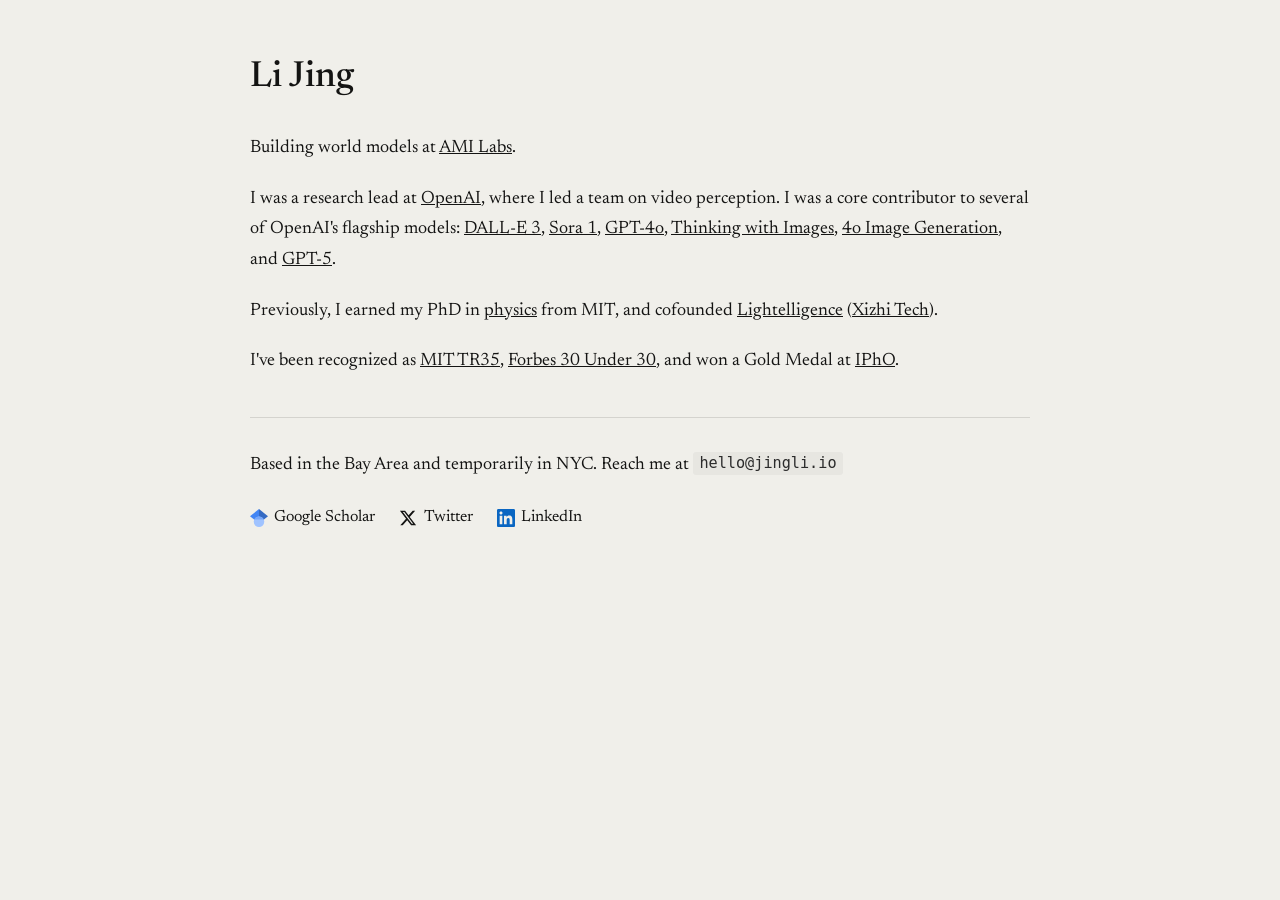
==== index.html @ cb10459a "Merge MIT/cofounder line, prefix TR35 with MIT Co-Authored-By: Claude Opus 4.7 (1M context) <noreply" ====
<!DOCTYPE html>
<html lang="en">
<head>
  <title>Li Jing</title>
  <link rel="icon" type="image/x-icon" href="/favicon.ico">
  <link rel="preconnect" href="https://fonts.googleapis.com">
  <link rel="preconnect" href="https://fonts.gstatic.com" crossorigin>
  <link rel="stylesheet" href="https://fonts.googleapis.com/css2?family=Newsreader:wght@400;500;700&display=swap">
  <meta name="viewport" content="width=device-width, initial-scale=1.0">
  <style>
    :root {
      --bg-color: #f0efea;
      --text-color: #141413;
      --link-color: #141413;
      --border-color: #d4d3ce;
    }

    * {
      margin: 0;
      padding: 0;
      box-sizing: border-box;
    }

    body {
      background-color: var(--bg-color);
      color: var(--text-color);
      font-family: 'Newsreader', serif;
      line-height: 1.7;
      min-height: 100vh;
      display: flex;
      justify-content: center;
      padding: 3rem 2rem;
      -webkit-text-size-adjust: 100%;
    }

    .container {
      max-width: 780px;
      width: 100%;
    }

    h1 {
      font-size: 2.25rem;
      font-weight: 500;
      margin-bottom: 1.5rem;
      color: var(--text-color);
    }

    p {
      font-size: 1.125rem;
      margin-bottom: 1.25rem;
      color: var(--text-color);
    }

    a {
      color: var(--link-color);
      text-decoration: underline;
      transition: opacity 0.2s ease;
    }

    a:hover {
      opacity: 0.7;
    }

    .work a {
      font-style: italic;
    }

    .footer {
      margin-top: 2.5rem;
      padding-top: 2rem;
      border-top: 1px solid var(--border-color);
    }

    .contact {
      margin-bottom: 1.25rem;
    }

    .email {
      font-family: monospace;
      font-size: 0.95rem;
      color: #2b2b2b;
      cursor: pointer;
      background: rgba(0,0,0,0.04);
      padding: 0.15rem 0.4rem;
      border-radius: 3px;
      transition: background 0.2s ease;
      position: relative;
    }

    .email:hover {
      background: rgba(0,0,0,0.08);
    }

    .email.copied::after {
      content: 'Copied!';
      position: absolute;
      left: 50%;
      transform: translateX(-50%);
      bottom: -1.5rem;
      font-size: 0.75rem;
      color: #555;
      font-family: 'Newsreader', serif;
      white-space: nowrap;
    }

    .links {
      display: flex;
      flex-wrap: wrap;
      gap: 0.75rem 1.5rem;
      align-items: center;
    }

    .links a {
      display: inline-flex;
      align-items: center;
      gap: 0.4rem;
      font-size: 1rem;
      text-decoration: none;
      transition: opacity 0.2s ease;
      padding: 0.25rem 0;
    }

    .links a:hover {
      opacity: 0.7;
    }

    .links a svg {
      width: 18px;
      height: 18px;
      flex-shrink: 0;
    }

    @media (max-width: 600px) {
      body {
        padding: 2rem 1.25rem;
      }

      h1 {
        font-size: 1.875rem;
      }

      p {
        font-size: 1.05rem;
      }

      .footer {
        margin-top: 2rem;
        padding-top: 1.5rem;
      }

      .links {
        gap: 0.6rem 1.25rem;
      }

      .links a {
        font-size: 0.95rem;
        padding: 0.35rem 0;
      }

      .links a svg {
        width: 17px;
        height: 17px;
      }
    }
  </style>
</head>
<body>
  <div class="container">
    <h1>Li Jing</h1>

    <p>Building world models at <a href="https://amilabs.xyz/">AMI Labs</a>.</p>

    <p>I was a research lead at <a href="https://openai.com">OpenAI</a>, where I led a team on video perception. I was a core contributor to several of OpenAI's flagship models:
      <a href="https://openai.com/dall-e-3">DALL-E 3</a>,
      <a href="https://openai.com/index/video-generation-models-as-world-simulators/">Sora 1</a>,
      <a href="https://openai.com/index/hello-gpt-4o/">GPT-4o</a>,
      <a href="https://openai.com/index/thinking-with-images/">Thinking with Images</a>,
      <a href="https://openai.com/index/introducing-4o-image-generation/">4o Image Generation</a>, and
      <a href="https://openai.com/index/introducing-gpt-5/">GPT-5</a>.
    </p>

    <p>Previously, I earned my PhD in <a href="https://marin-rle.mit.edu/">physics</a> from MIT, and cofounded <a href="https://en.wikipedia.org/wiki/Lightelligence">Lightelligence</a> (<a href="https://www.xztech.ai/">Xizhi Tech</a>).</p>

    <p>I've been recognized as <a href="https://www.innovatorsunder35.com/the-list/li-jing/">MIT TR35</a>, <a href="https://www.forbeschina.com/lists/1725">Forbes 30 Under 30</a>, and won a Gold Medal at <a href="https://ipho-unofficial.org/timeline/2010/individual">IPhO</a>.</p>

    <div class="footer">
      <p class="contact">Based in the Bay Area and temporarily in NYC. Reach me at <span class="email" onclick="copyEmail(this)" title="Click to copy">hello@jingli.io</span></p>

      <div class="links">
        <a href="https://scholar.google.com/citations?hl=en&user=VhxDLwcAAAAJ">
          <svg viewBox="0 0 512 512">
            <path fill="#4285F4" d="M256 411.12L0 202.667 256 0z"/>
            <path fill="#356AC3" d="M256 411.12l256-208.453L256 0z"/>
            <circle fill="#A0C3FF" cx="256" cy="362.667" r="149.333"/>
            <path fill="#76A7FA" d="M121.037 298.667c23.968-50.453 75.392-85.334 134.963-85.334s110.995 34.881 134.963 85.334H121.037z"/>
          </svg>
          Google Scholar
        </a>
        <a href="https://x.com/jingli9111">
          <svg viewBox="0 0 24 24" fill="currentColor">
            <path d="M18.244 2.25h3.308l-7.227 8.26 8.502 11.24H16.17l-5.214-6.817L4.99 21.75H1.68l7.73-8.835L1.254 2.25H8.08l4.713 6.231zm-1.161 17.52h1.833L7.084 4.126H5.117z"/>
          </svg>
          Twitter
        </a>
        <a href="https://www.linkedin.com/in/li-jing-568b3765/">
          <svg viewBox="0 0 24 24" fill="#0A66C2">
            <path d="M20.447 20.452h-3.554v-5.569c0-1.328-.027-3.037-1.852-3.037-1.853 0-2.136 1.445-2.136 2.939v5.667H9.351V9h3.414v1.561h.046c.477-.9 1.637-1.85 3.37-1.85 3.601 0 4.267 2.37 4.267 5.455v6.286zM5.337 7.433c-1.144 0-2.063-.926-2.063-2.065 0-1.138.92-2.063 2.063-2.063 1.14 0 2.064.925 2.064 2.063 0 1.139-.925 2.065-2.064 2.065zm1.782 13.019H3.555V9h3.564v11.452zM22.225 0H1.771C.792 0 0 .774 0 1.729v20.542C0 23.227.792 24 1.771 24h20.451C23.2 24 24 23.227 24 22.271V1.729C24 .774 23.2 0 22.222 0h.003z"/>
          </svg>
          LinkedIn
        </a>
      </div>
    </div>
  </div>

  <script>
    function copyEmail(el) {
      const email = 'hello@jingli.io';
      navigator.clipboard.writeText(email).then(function() {
        el.classList.add('copied');
        setTimeout(function() {
          el.classList.remove('copied');
        }, 1500);
      });
    }
  </script>
</body>
</html>
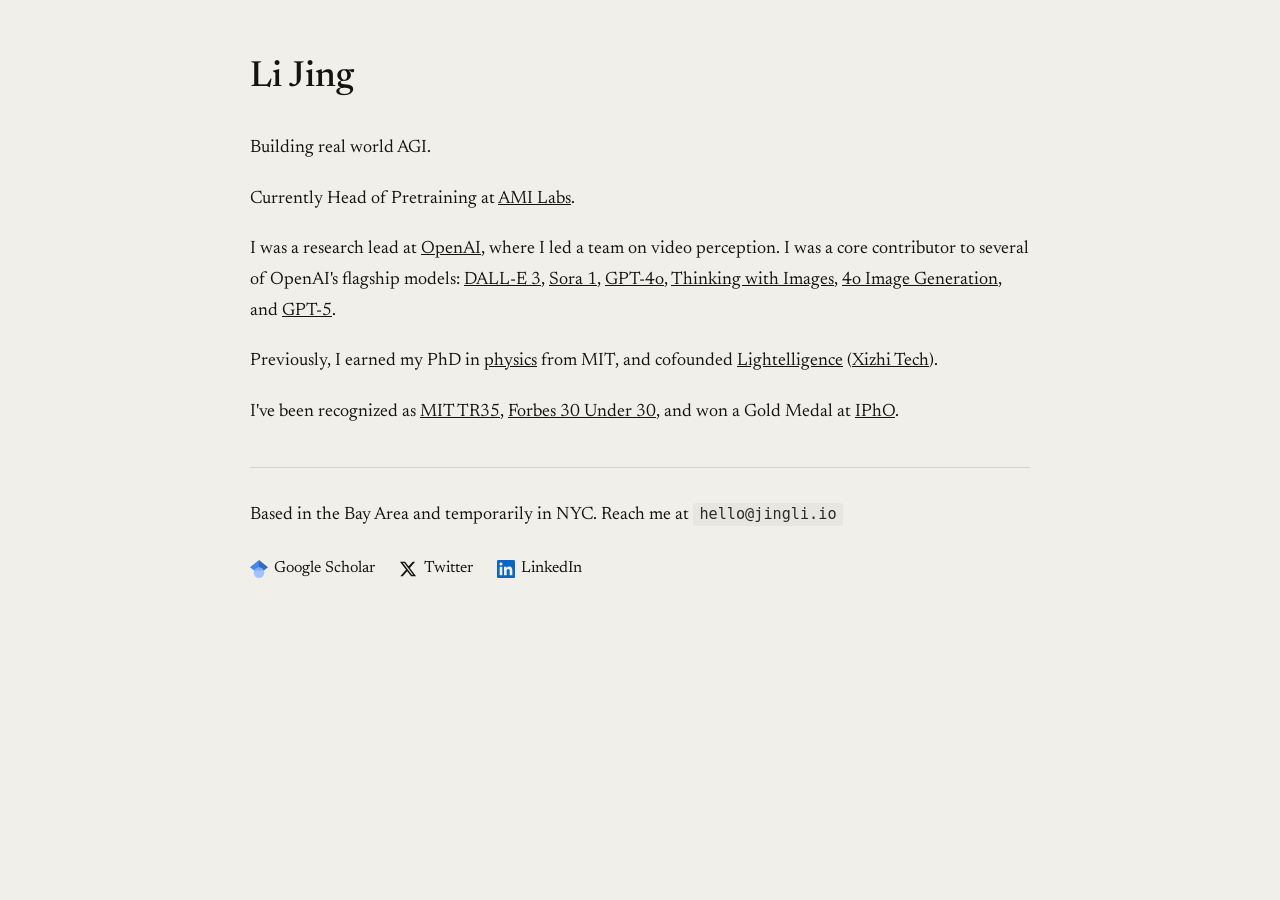
==== commit 5f231405: "Lead with mission, separate AMI role as 'currently' Co-Authored-By: Claude Opus 4.7 (1M context) <no" ====
--- a/index.html
+++ b/index.html
@@ -168,7 +168,9 @@
   <div class="container">
     <h1>Li Jing</h1>
 
-    <p>Building world models at <a href="https://amilabs.xyz/">AMI Labs</a>.</p>
+    <p>Building real world AGI.</p>
+
+    <p>Currently Head of Pretraining at <a href="https://amilabs.xyz/">AMI Labs</a>.</p>
 
     <p>I was a research lead at <a href="https://openai.com">OpenAI</a>, where I led a team on video perception. I was a core contributor to several of OpenAI's flagship models:
       <a href="https://openai.com/dall-e-3">DALL-E 3</a>,
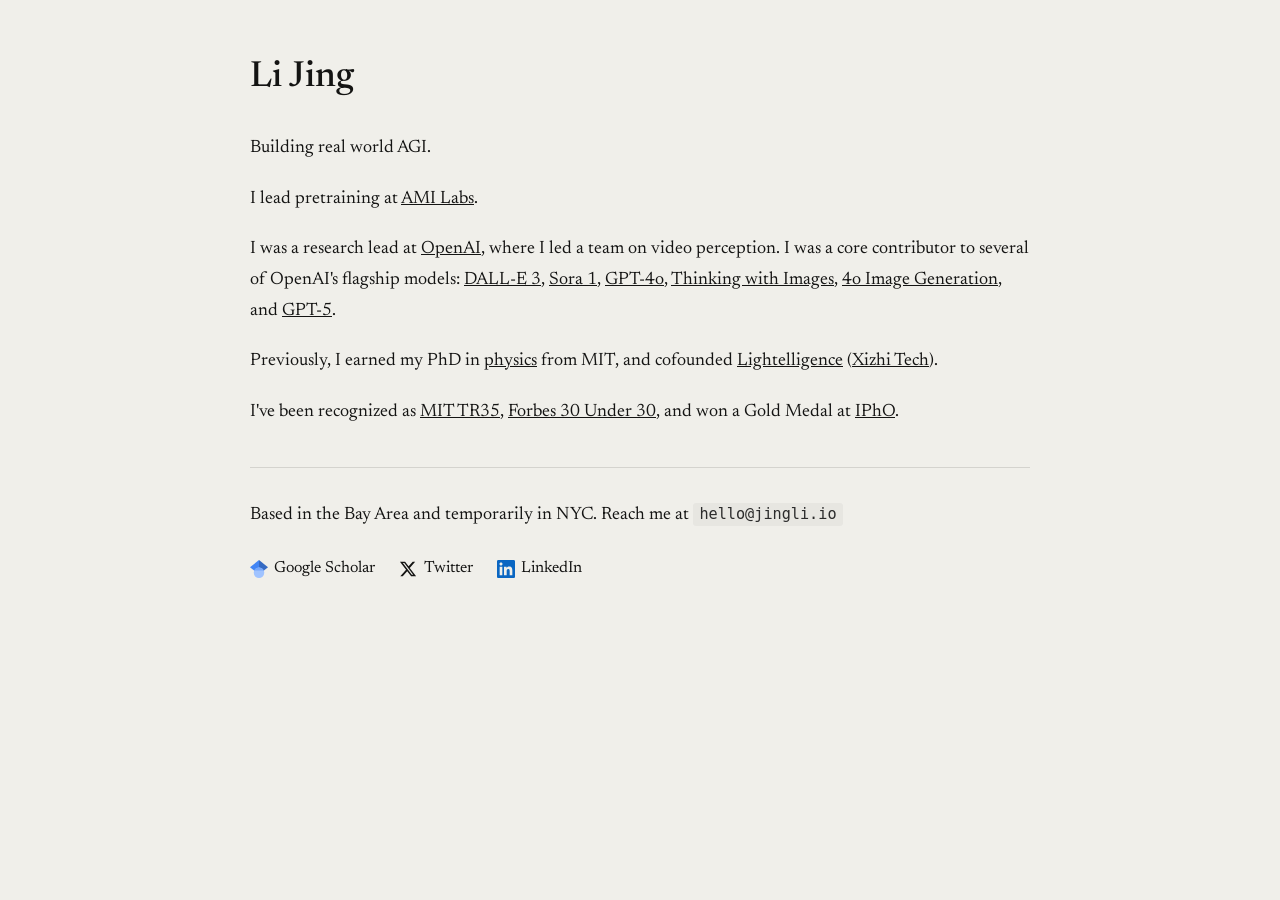
==== commit 7daa245b: "Soften AMI line: 'I lead pretraining' instead of title Co-Authored-By: Claude Opus 4.7 (1M context) " ====
--- a/index.html
+++ b/index.html
@@ -170,7 +170,7 @@
 
     <p>Building real world AGI.</p>
 
-    <p>Currently Head of Pretraining at <a href="https://amilabs.xyz/">AMI Labs</a>.</p>
+    <p>I lead pretraining at <a href="https://amilabs.xyz/">AMI Labs</a>.</p>
 
     <p>I was a research lead at <a href="https://openai.com">OpenAI</a>, where I led a team on video perception. I was a core contributor to several of OpenAI's flagship models:
       <a href="https://openai.com/dall-e-3">DALL-E 3</a>,
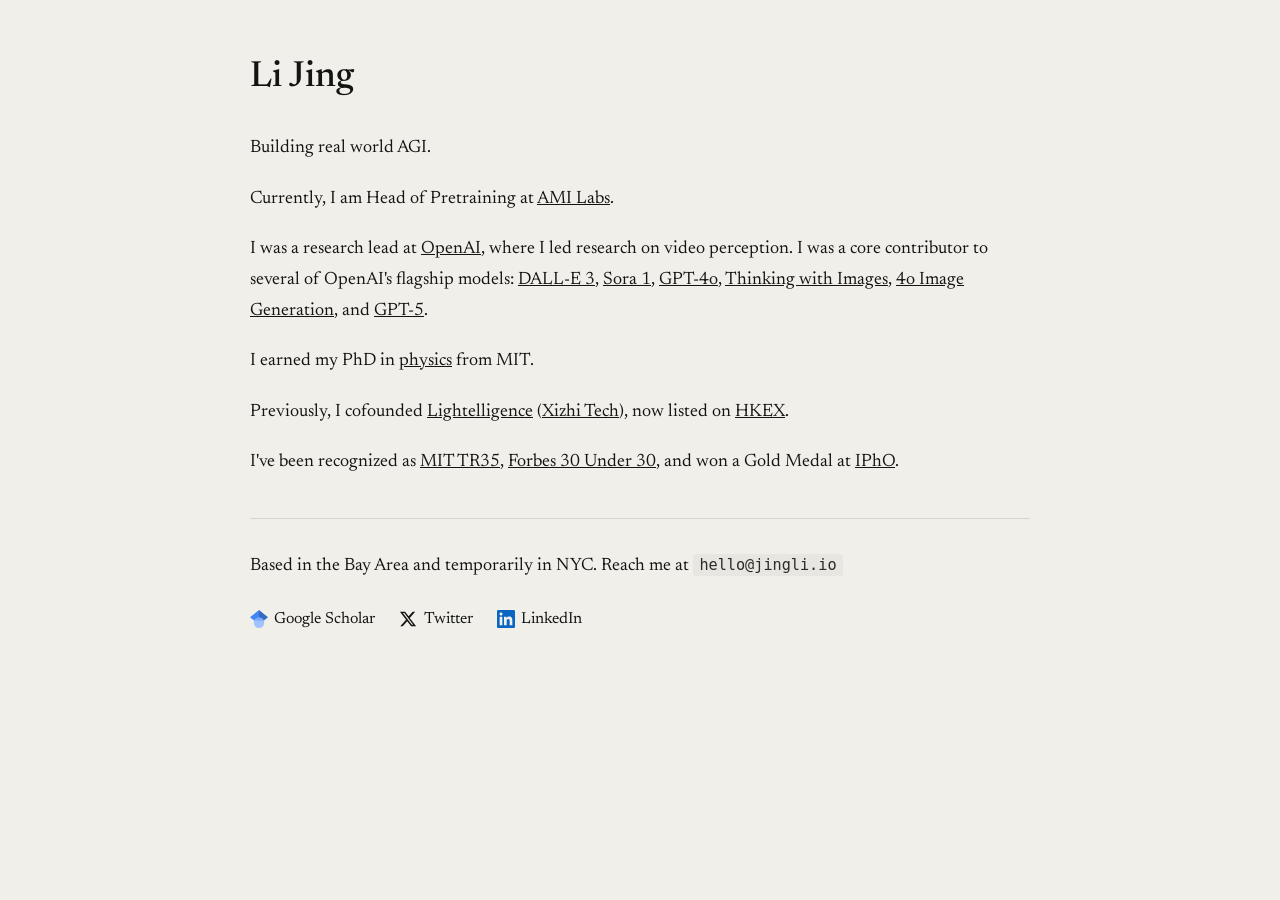
==== commit 92ed01aa: "Surface Lightelligence as own line with HKEX listing, restore Currently/Head of Pretraining, broaden" ====
--- a/index.html
+++ b/index.html
@@ -170,9 +170,9 @@
 
     <p>Building real world AGI.</p>
 
-    <p>I lead pretraining at <a href="https://amilabs.xyz/">AMI Labs</a>.</p>
-
-    <p>I was a research lead at <a href="https://openai.com">OpenAI</a>, where I led a team on video perception. I was a core contributor to several of OpenAI's flagship models:
+    <p>Currently, I am Head of Pretraining at <a href="https://amilabs.xyz/">AMI Labs</a>.</p>
+
+    <p>I was a research lead at <a href="https://openai.com">OpenAI</a>, where I led research on video perception. I was a core contributor to several of OpenAI's flagship models:
       <a href="https://openai.com/dall-e-3">DALL-E 3</a>,
       <a href="https://openai.com/index/video-generation-models-as-world-simulators/">Sora 1</a>,
       <a href="https://openai.com/index/hello-gpt-4o/">GPT-4o</a>,
@@ -181,7 +181,9 @@
       <a href="https://openai.com/index/introducing-gpt-5/">GPT-5</a>.
     </p>
 
-    <p>Previously, I earned my PhD in <a href="https://marin-rle.mit.edu/">physics</a> from MIT, and cofounded <a href="https://en.wikipedia.org/wiki/Lightelligence">Lightelligence</a> (<a href="https://www.xztech.ai/">Xizhi Tech</a>).</p>
+    <p>I earned my PhD in <a href="https://marin-rle.mit.edu/">physics</a> from MIT.</p>
+
+    <p>Previously, I cofounded <a href="https://en.wikipedia.org/wiki/Lightelligence">Lightelligence</a> (<a href="https://www.xztech.ai/">Xizhi Tech</a>), now listed on <a href="https://www.hkex.com.hk/Market-Data/Securities-Prices/Equities/Equities-Quote?sym=1879&sc_lang=en">HKEX</a>.</p>
 
     <p>I've been recognized as <a href="https://www.innovatorsunder35.com/the-list/li-jing/">MIT TR35</a>, <a href="https://www.forbeschina.com/lists/1725">Forbes 30 Under 30</a>, and won a Gold Medal at <a href="https://ipho-unofficial.org/timeline/2010/individual">IPhO</a>.</p>
 
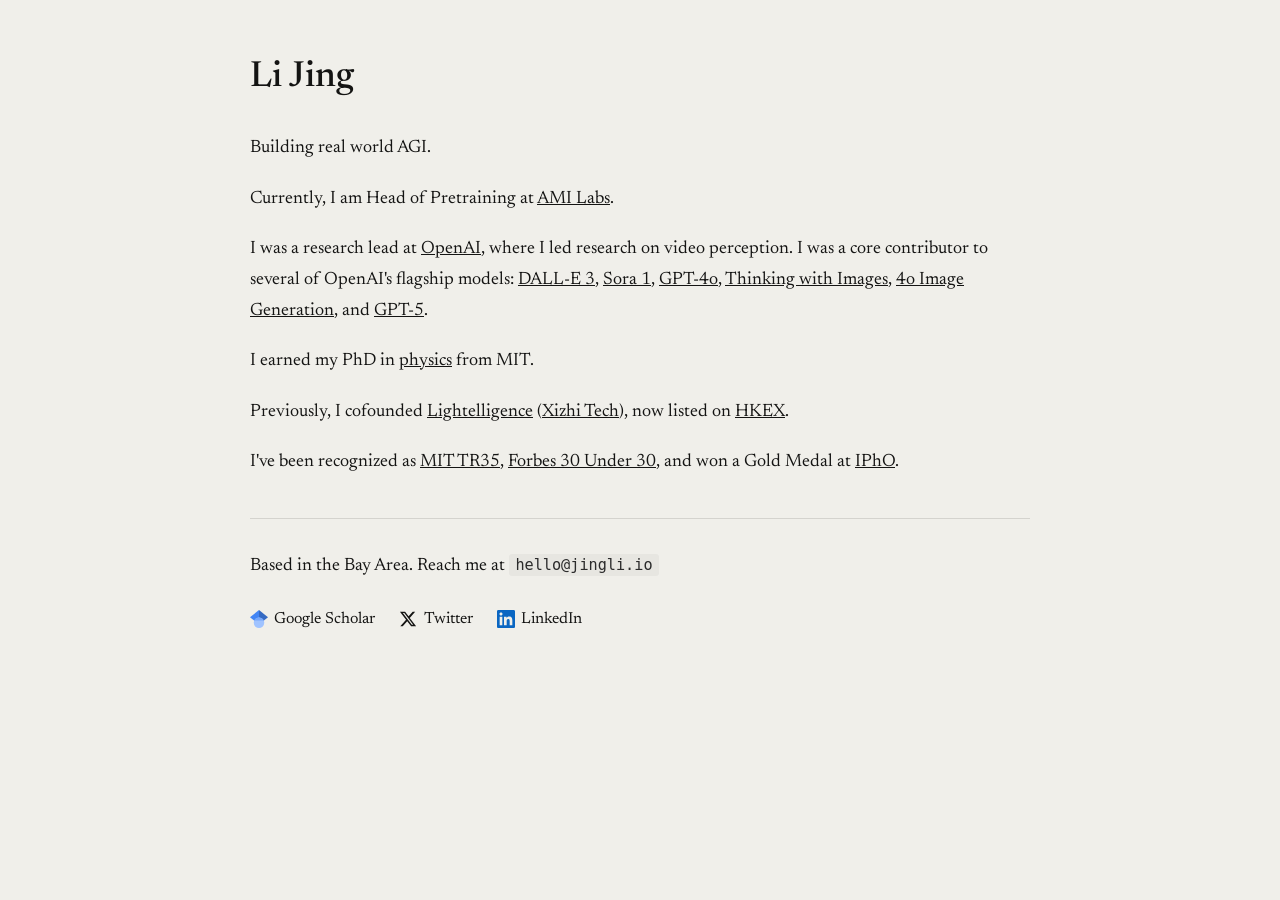
==== commit 138ba964: "Drop temporary NYC mention from contact line Co-Authored-By: Claude Opus 4.8 (1M context) <noreply@a" ====
--- a/index.html
+++ b/index.html
@@ -188,7 +188,7 @@
     <p>I've been recognized as <a href="https://www.innovatorsunder35.com/the-list/li-jing/">MIT TR35</a>, <a href="https://www.forbeschina.com/lists/1725">Forbes 30 Under 30</a>, and won a Gold Medal at <a href="https://ipho-unofficial.org/timeline/2010/individual">IPhO</a>.</p>
 
     <div class="footer">
-      <p class="contact">Based in the Bay Area and temporarily in NYC. Reach me at <span class="email" onclick="copyEmail(this)" title="Click to copy">hello@jingli.io</span></p>
+      <p class="contact">Based in the Bay Area. Reach me at <span class="email" onclick="copyEmail(this)" title="Click to copy">hello@jingli.io</span></p>
 
       <div class="links">
         <a href="https://scholar.google.com/citations?hl=en&user=VhxDLwcAAAAJ">
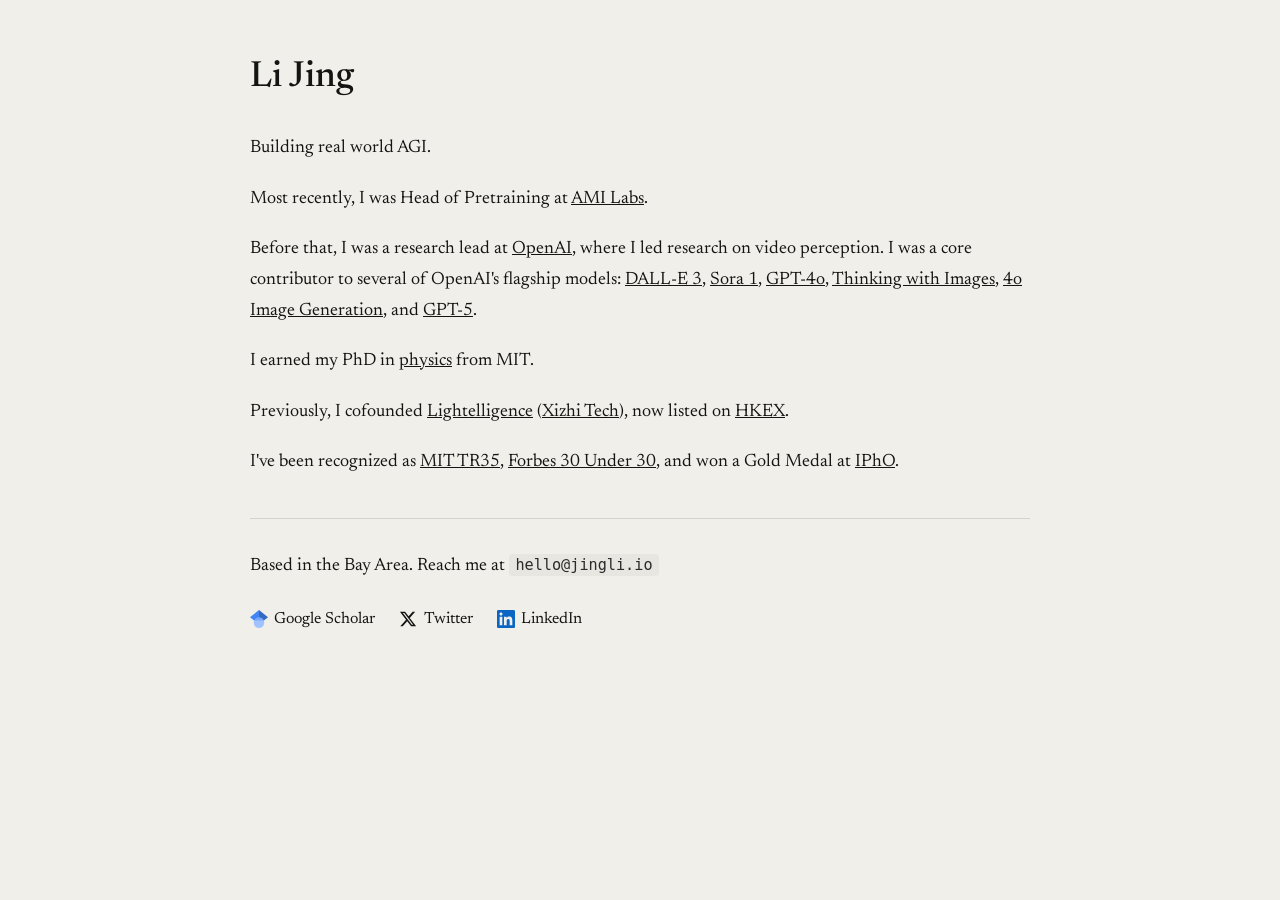
==== commit 1a878f97: "Update AMI Labs role to past tense Reflect departure from AMI Labs; move it into the past-tense cred" ====
--- a/index.html
+++ b/index.html
@@ -170,9 +170,9 @@
 
     <p>Building real world AGI.</p>
 
-    <p>Currently, I am Head of Pretraining at <a href="https://amilabs.xyz/">AMI Labs</a>.</p>
-
-    <p>I was a research lead at <a href="https://openai.com">OpenAI</a>, where I led research on video perception. I was a core contributor to several of OpenAI's flagship models:
+    <p>Most recently, I was Head of Pretraining at <a href="https://amilabs.xyz/">AMI Labs</a>.</p>
+
+    <p>Before that, I was a research lead at <a href="https://openai.com">OpenAI</a>, where I led research on video perception. I was a core contributor to several of OpenAI's flagship models:
       <a href="https://openai.com/dall-e-3">DALL-E 3</a>,
       <a href="https://openai.com/index/video-generation-models-as-world-simulators/">Sora 1</a>,
       <a href="https://openai.com/index/hello-gpt-4o/">GPT-4o</a>,
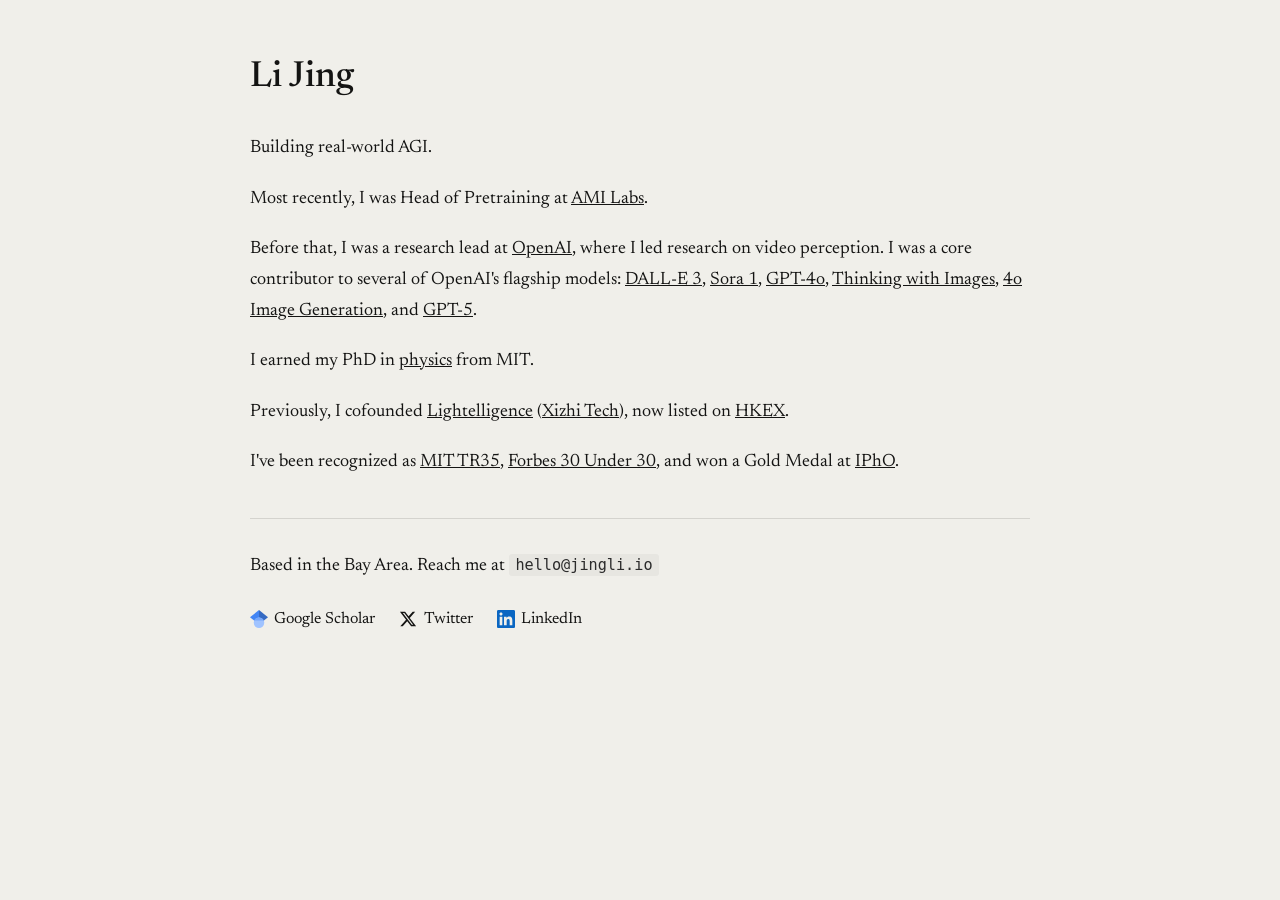
==== commit 537c0e4c: "Hyphenate compound adjective in tagline "real-world" is a compound modifier before AGI.  Co-Authored" ====
--- a/index.html
+++ b/index.html
@@ -168,7 +168,7 @@
   <div class="container">
     <h1>Li Jing</h1>
 
-    <p>Building real world AGI.</p>
+    <p>Building real-world AGI.</p>
 
     <p>Most recently, I was Head of Pretraining at <a href="https://amilabs.xyz/">AMI Labs</a>.</p>
 
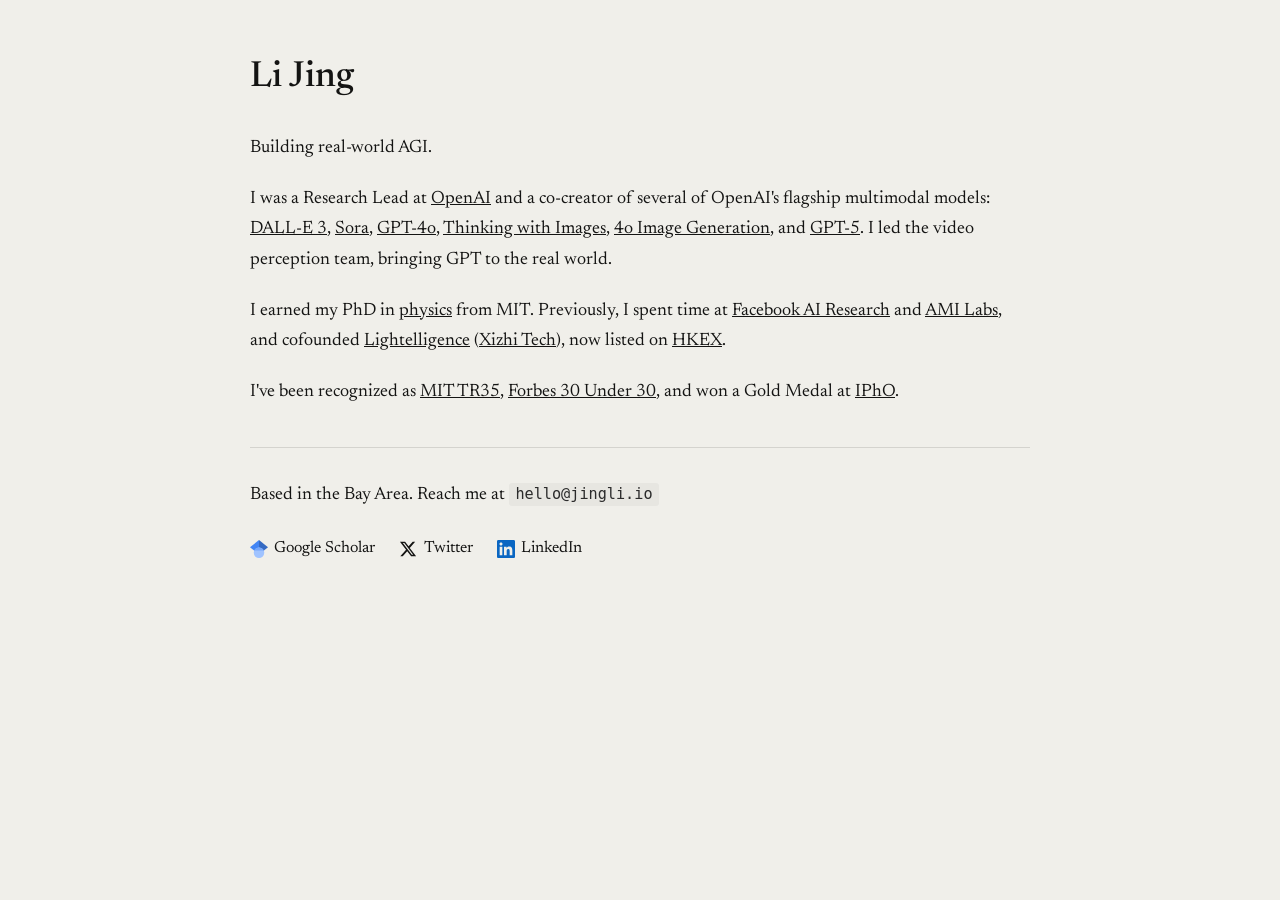
==== commit f618834c: "Lead with OpenAI work; fold FAIR and AMI Labs into background Co-Authored-By: Claude Opus 5.5 <norep" ====
--- a/index.html
+++ b/index.html
@@ -170,20 +170,17 @@
 
     <p>Building real-world AGI.</p>
 
-    <p>Most recently, I was Head of Pretraining at <a href="https://amilabs.xyz/">AMI Labs</a>.</p>
-
-    <p>Before that, I was a research lead at <a href="https://openai.com">OpenAI</a>, where I led research on video perception. I was a core contributor to several of OpenAI's flagship models:
+    <p>I was a Research Lead at <a href="https://openai.com">OpenAI</a> and a co-creator of several of OpenAI's flagship multimodal models:
       <a href="https://openai.com/dall-e-3">DALL-E 3</a>,
-      <a href="https://openai.com/index/video-generation-models-as-world-simulators/">Sora 1</a>,
+      <a href="https://openai.com/index/video-generation-models-as-world-simulators/">Sora</a>,
       <a href="https://openai.com/index/hello-gpt-4o/">GPT-4o</a>,
       <a href="https://openai.com/index/thinking-with-images/">Thinking with Images</a>,
       <a href="https://openai.com/index/introducing-4o-image-generation/">4o Image Generation</a>, and
       <a href="https://openai.com/index/introducing-gpt-5/">GPT-5</a>.
+      I led the video perception team, bringing GPT to the real world.
     </p>
 
-    <p>I earned my PhD in <a href="https://marin-rle.mit.edu/">physics</a> from MIT.</p>
-
-    <p>Previously, I cofounded <a href="https://en.wikipedia.org/wiki/Lightelligence">Lightelligence</a> (<a href="https://www.xztech.ai/">Xizhi Tech</a>), now listed on <a href="https://www.hkex.com.hk/Market-Data/Securities-Prices/Equities/Equities-Quote?sym=1879&sc_lang=en">HKEX</a>.</p>
+    <p>I earned my PhD in <a href="https://marin-rle.mit.edu/">physics</a> from MIT. Previously, I spent time at <a href="https://ai.meta.com/research/">Facebook AI Research</a> and <a href="https://amilabs.xyz/">AMI Labs</a>, and cofounded <a href="https://en.wikipedia.org/wiki/Lightelligence">Lightelligence</a> (<a href="https://www.xztech.ai/">Xizhi Tech</a>), now listed on <a href="https://www.hkex.com.hk/Market-Data/Securities-Prices/Equities/Equities-Quote?sym=1879&sc_lang=en">HKEX</a>.</p>
 
     <p>I've been recognized as <a href="https://www.innovatorsunder35.com/the-list/li-jing/">MIT TR35</a>, <a href="https://www.forbeschina.com/lists/1725">Forbes 30 Under 30</a>, and won a Gold Medal at <a href="https://ipho-unofficial.org/timeline/2010/individual">IPhO</a>.</p>
 
